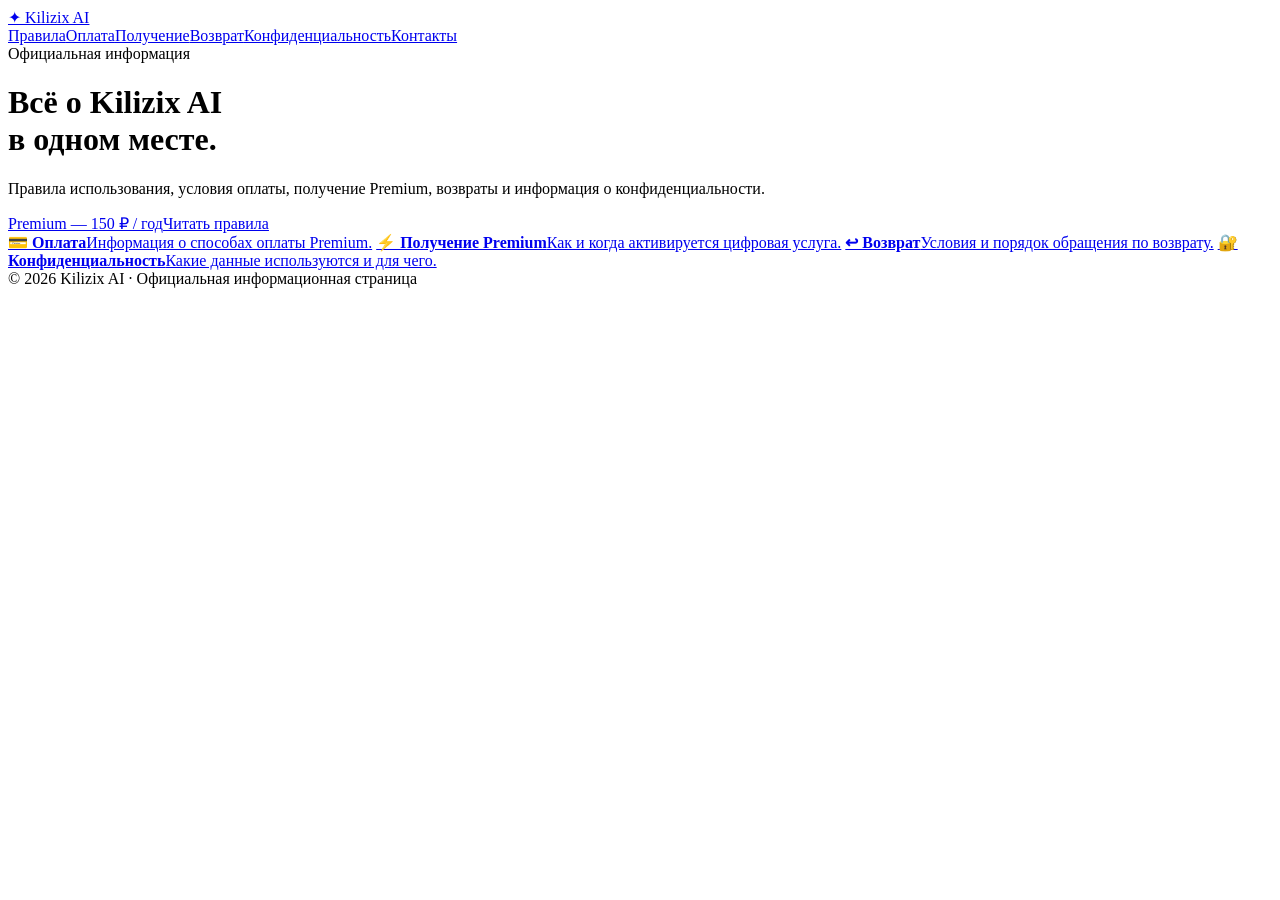
==== index.html @ b6084930 "Create index.html" ====
<!doctype html>
<html lang="ru">
<head>
<meta charset="utf-8">
<meta name="viewport" content="width=device-width, initial-scale=1">
<meta name="description" content="Официальная информация Kilizix AI: правила, оплата, получение Premium, возвраты и конфиденциальность.">
<title>Kilizix AI — Информация</title>
<link rel="stylesheet" href="style.css">
</head>
<body>
<div class="bg"></div>
<header class="nav"><a class="brand" href="index.html"><span>✦</span> Kilizix AI</a><nav><a href="rules.html">Правила</a><a href="payment.html">Оплата</a><a href="delivery.html">Получение</a><a href="refund.html">Возврат</a><a href="privacy.html">Конфиденциальность</a><a href="contacts.html">Контакты</a></nav></header>
<main class="hero">
<div class="badge">Официальная информация</div>
<h1>Всё о <span>Kilizix AI</span><br>в одном месте.</h1>
<p class="lead">Правила использования, условия оплаты, получение Premium, возвраты и информация о конфиденциальности.</p>
<div class="actions"><a class="button primary" href="payment.html">Premium — 150 ₽ / год</a><a class="button" href="rules.html">Читать правила</a></div>
<section class="cards">
<a href="payment.html" class="card"><b>💳 Оплата</b><span>Информация о способах оплаты Premium.</span></a>
<a href="delivery.html" class="card"><b>⚡ Получение Premium</b><span>Как и когда активируется цифровая услуга.</span></a>
<a href="refund.html" class="card"><b>↩ Возврат</b><span>Условия и порядок обращения по возврату.</span></a>
<a href="privacy.html" class="card"><b>🔐 Конфиденциальность</b><span>Какие данные используются и для чего.</span></a>
</section>
</main>
<footer>© 2026 Kilizix AI · Официальная информационная страница</footer>
</body></html>
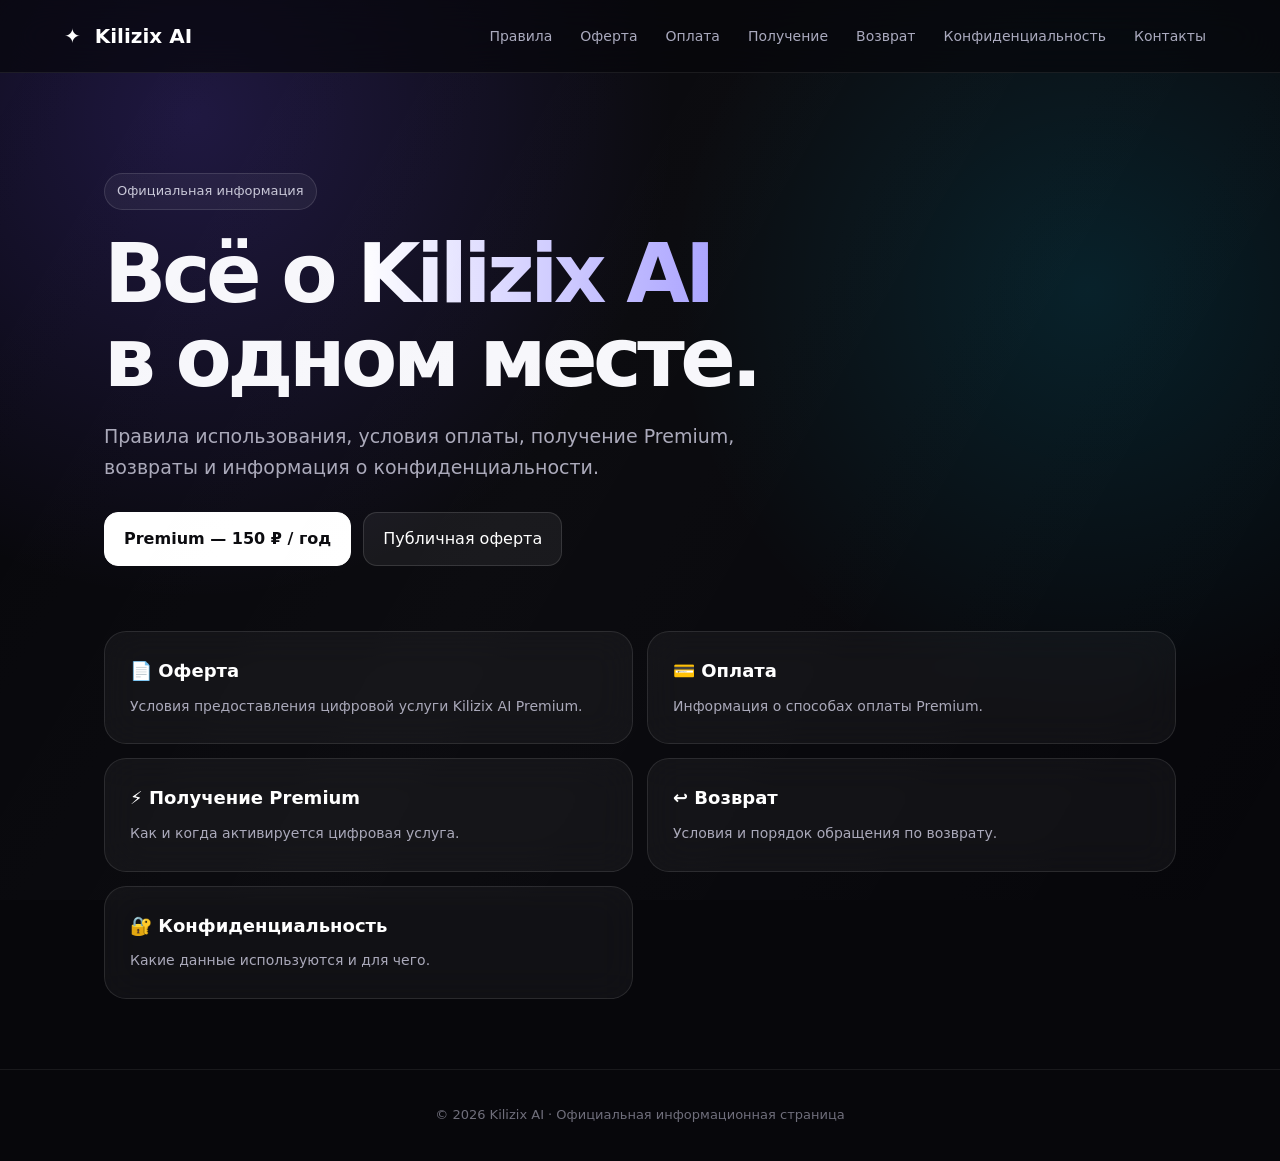
==== commit 05682c3d: "Добавить оферту на главную страницу" ====
--- a/index.html
+++ b/index.html
@@ -9,13 +9,14 @@
 </head>
 <body>
 <div class="bg"></div>
-<header class="nav"><a class="brand" href="index.html"><span>✦</span> Kilizix AI</a><nav><a href="rules.html">Правила</a><a href="payment.html">Оплата</a><a href="delivery.html">Получение</a><a href="refund.html">Возврат</a><a href="privacy.html">Конфиденциальность</a><a href="contacts.html">Контакты</a></nav></header>
+<header class="nav"><a class="brand" href="index.html"><span>✦</span> Kilizix AI</a><nav><a href="rules.html">Правила</a><a href="offer.html">Оферта</a><a href="payment.html">Оплата</a><a href="delivery.html">Получение</a><a href="refund.html">Возврат</a><a href="privacy.html">Конфиденциальность</a><a href="contacts.html">Контакты</a></nav></header>
 <main class="hero">
 <div class="badge">Официальная информация</div>
 <h1>Всё о <span>Kilizix AI</span><br>в одном месте.</h1>
 <p class="lead">Правила использования, условия оплаты, получение Premium, возвраты и информация о конфиденциальности.</p>
-<div class="actions"><a class="button primary" href="payment.html">Premium — 150 ₽ / год</a><a class="button" href="rules.html">Читать правила</a></div>
+<div class="actions"><a class="button primary" href="payment.html">Premium — 150 ₽ / год</a><a class="button" href="offer.html">Публичная оферта</a></div>
 <section class="cards">
+<a href="offer.html" class="card"><b>📄 Оферта</b><span>Условия предоставления цифровой услуги Kilizix AI Premium.</span></a>
 <a href="payment.html" class="card"><b>💳 Оплата</b><span>Информация о способах оплаты Premium.</span></a>
 <a href="delivery.html" class="card"><b>⚡ Получение Premium</b><span>Как и когда активируется цифровая услуга.</span></a>
 <a href="refund.html" class="card"><b>↩ Возврат</b><span>Условия и порядок обращения по возврату.</span></a>
--- a/style.css
+++ b/style.css
@@ -0,0 +1 @@
+:root{font-family:Inter,ui-sans-serif,system-ui,-apple-system,BlinkMacSystemFont,"Segoe UI",sans-serif;color:#f7f7fb;background:#07070b;line-height:1.6}*{box-sizing:border-box}body{margin:0;min-height:100vh;background:radial-gradient(circle at 15% 10%,rgba(115,82,255,.22),transparent 32%),radial-gradient(circle at 85% 25%,rgba(0,210,255,.12),transparent 30%),#07070b}.bg{position:fixed;inset:0;pointer-events:none;background:linear-gradient(120deg,transparent 0%,rgba(255,255,255,.025) 45%,transparent 100%)}.nav{position:sticky;top:0;z-index:5;display:flex;align-items:center;justify-content:space-between;gap:24px;padding:18px clamp(20px,5vw,72px);background:rgba(7,7,11,.68);backdrop-filter:blur(22px);border-bottom:1px solid rgba(255,255,255,.08)}.brand{font-weight:800;font-size:20px;color:#fff;text-decoration:none;white-space:nowrap}.brand span{margin-right:7px}nav{display:flex;flex-wrap:wrap;justify-content:flex-end;gap:8px}nav a{color:#aaaabe;text-decoration:none;padding:7px 10px;border-radius:10px;font-size:14px}nav a:hover{color:#fff;background:rgba(255,255,255,.07)}.hero{max-width:1120px;margin:0 auto;padding:100px 24px 70px}.badge{display:inline-block;padding:7px 12px;border:1px solid rgba(255,255,255,.12);border-radius:999px;background:rgba(255,255,255,.05);color:#c9c8d8;font-size:13px}.hero h1{font-size:clamp(44px,7vw,82px);line-height:1.02;letter-spacing:-.055em;margin:22px 0}.hero h1 span{background:linear-gradient(90deg,#fff,#aaa3ff);-webkit-background-clip:text;background-clip:text;color:transparent}.lead{max-width:680px;color:#aaa9ba;font-size:19px}.actions{display:flex;flex-wrap:wrap;gap:12px;margin:30px 0 65px}.button{display:inline-block;text-decoration:none;color:#fff;padding:13px 19px;border-radius:14px;border:1px solid rgba(255,255,255,.13);background:rgba(255,255,255,.06);transition:.2s}.button:hover{transform:translateY(-2px);background:rgba(255,255,255,.1)}.button.primary{background:#fff;color:#09090d;border-color:#fff;font-weight:700}.cards{display:grid;grid-template-columns:repeat(2,1fr);gap:14px}.card{padding:25px;border:1px solid rgba(255,255,255,.1);border-radius:22px;background:rgba(255,255,255,.045);backdrop-filter:blur(18px);color:#fff;text-decoration:none}.card:hover{background:rgba(255,255,255,.075);transform:translateY(-2px)}.card b{display:block;font-size:18px;margin-bottom:7px}.card span{color:#aaa9ba;font-size:14px}.page{max-width:850px;margin:0 auto;padding:70px 24px 100px}.page h1{font-size:clamp(38px,6vw,62px);line-height:1.05;letter-spacing:-.04em}.page h2{margin-top:42px}.page p,.page li{color:#b7b5c4}.panel{padding:25px;border:1px solid rgba(255,255,255,.1);border-radius:20px;background:rgba(255,255,255,.045);margin:22px 0}.price{font-size:34px;font-weight:800;color:#fff}.back{color:#bcb9ff;text-decoration:none}footer{text-align:center;color:#6f6e7b;padding:35px 20px;border-top:1px solid rgba(255,255,255,.07);font-size:13px}@media(max-width:760px){.nav{align-items:flex-start;flex-direction:column}nav{justify-content:flex-start}.hero{padding-top:65px}.cards{grid-template-columns:1fr}}
